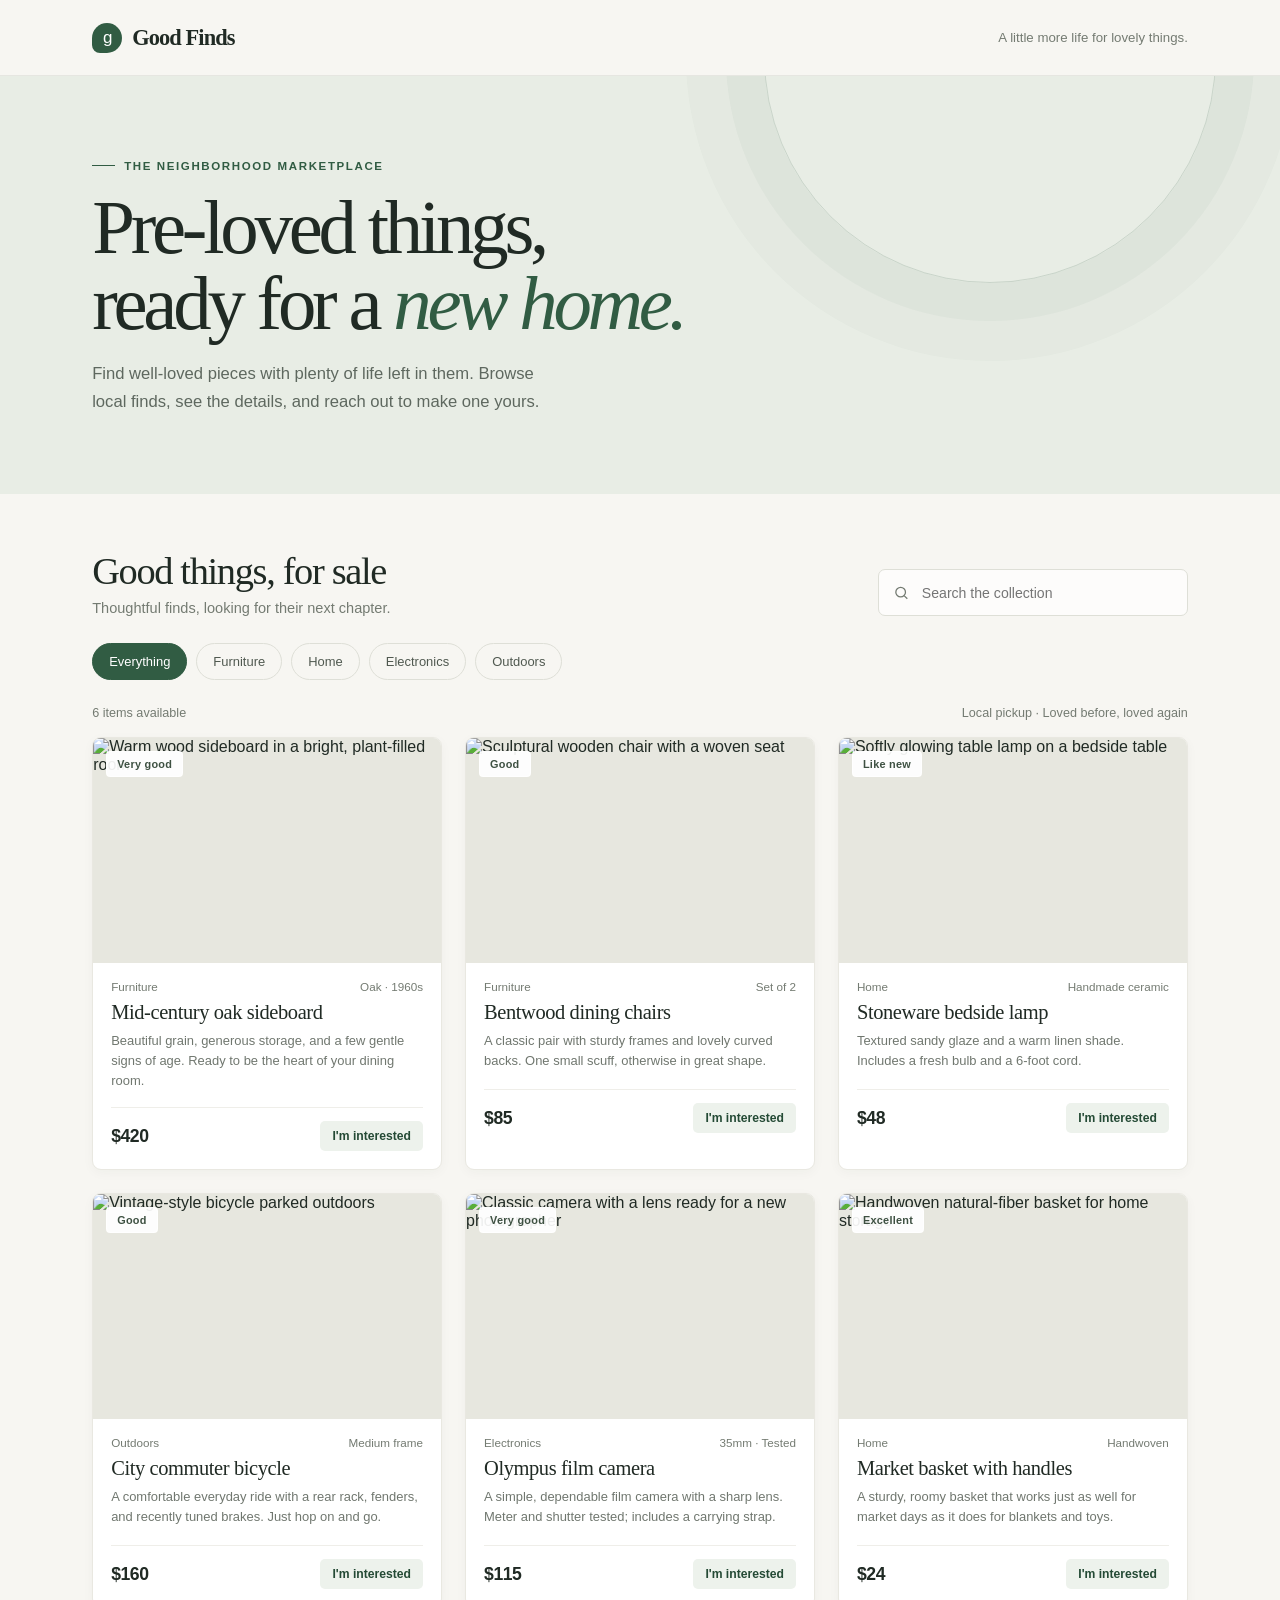
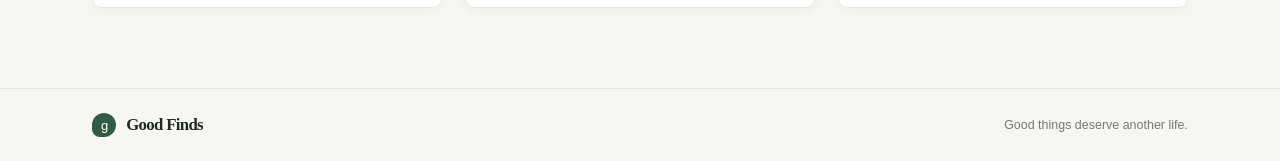
==== index.html @ 6cfa7132 "Add responsive used-item inventory page Co-authored-by: Valentinaeleven1 <141448044+Valentinaeleven1" ====
<!doctype html>
<html lang="en">
<head>
  <meta charset="utf-8">
  <meta name="viewport" content="width=device-width, initial-scale=1">
  <meta name="theme-color" content="#f7f6f2">
  <meta name="description" content="Browse thoughtfully listed secondhand furniture, home goods, and more for sale in your neighborhood.">
  <title>Good Finds — Pre-loved things, ready for a new home</title>
  <style>
    :root {
      color-scheme: light;
      --ink: #202a24;
      --muted: #747b72;
      --paper: #f7f6f2;
      --card: #fff;
      --green: #315c43;
      --green-dark: #244a35;
      --line: #e6e5de;
      --serif: Georgia, "Times New Roman", serif;
      font-family: "Avenir Next", Avenir, "Segoe UI", sans-serif;
    }

    * { box-sizing: border-box; }

    body {
      margin: 0;
      background: var(--paper);
      color: var(--ink);
      -webkit-font-smoothing: antialiased;
    }

    a { color: inherit; }

    .site-header {
      min-height: 76px;
      display: flex;
      align-items: center;
      justify-content: space-between;
      gap: 24px;
      padding: 0 7.2%;
      background: var(--paper);
      border-bottom: 1px solid rgba(32, 42, 36, .08);
    }

    .brand {
      display: inline-flex;
      align-items: center;
      gap: 10px;
      color: var(--ink);
      text-decoration: none;
      font-family: var(--serif);
      font-size: 1.4rem;
      font-weight: 700;
      letter-spacing: -.04em;
    }

    .brand-mark {
      width: 30px;
      height: 30px;
      display: grid;
      place-items: center;
      border-radius: 50% 50% 50% 8px;
      background: var(--green);
      color: white;
      font-family: sans-serif;
      font-size: 17px;
      font-weight: 400;
    }

    .header-note {
      color: var(--muted);
      font-size: .83rem;
    }

    .hero {
      position: relative;
      overflow: hidden;
      padding: 76px 7.2% 78px;
      background: #e8ede5;
    }

    .hero::after {
      content: "";
      position: absolute;
      width: 450px;
      height: 450px;
      right: 5%;
      top: -245px;
      border: 1px solid rgba(49, 92, 67, .17);
      border-radius: 50%;
      box-shadow: 0 0 0 38px rgba(49, 92, 67, .035), 0 0 0 78px rgba(49, 92, 67, .025);
      pointer-events: none;
    }

    .hero-content {
      position: relative;
      z-index: 1;
      max-width: 730px;
    }

    .eyebrow {
      display: inline-flex;
      align-items: center;
      gap: 9px;
      margin: 0 0 18px;
      color: var(--green);
      font-size: .72rem;
      font-weight: 700;
      letter-spacing: .14em;
      text-transform: uppercase;
    }

    .eyebrow::before {
      content: "";
      width: 23px;
      height: 1px;
      background: currentColor;
    }

    h1, h2, h3, p { margin-top: 0; }

    h1 {
      max-width: 690px;
      margin-bottom: 18px;
      font-family: var(--serif);
      font-size: clamp(2.8rem, 6vw, 5rem);
      font-weight: 400;
      letter-spacing: -.055em;
      line-height: .99;
    }

    h1 em {
      color: var(--green);
      font-weight: 400;
    }

    .hero-copy {
      max-width: 470px;
      margin-bottom: 0;
      color: #5e685f;
      font-size: 1.04rem;
      line-height: 1.7;
    }

    main {
      width: min(1320px, 100%);
      margin: 0 auto;
      padding: 55px 7.2% 80px;
    }

    .inventory-top {
      display: flex;
      align-items: end;
      justify-content: space-between;
      gap: 25px;
      margin-bottom: 27px;
    }

    .inventory-heading h2 {
      margin: 0 0 7px;
      font-family: var(--serif);
      font-size: clamp(1.8rem, 3vw, 2.45rem);
      font-weight: 400;
      letter-spacing: -.035em;
    }

    .inventory-heading p {
      margin: 0;
      color: var(--muted);
      font-size: .91rem;
    }

    .search-wrap {
      position: relative;
      width: min(310px, 100%);
      flex: 0 1 310px;
    }

    .search-wrap svg {
      position: absolute;
      top: 50%;
      left: 15px;
      width: 17px;
      height: 17px;
      transform: translateY(-50%);
      color: #737a71;
      pointer-events: none;
    }

    .search-wrap input {
      width: 100%;
      min-height: 47px;
      padding: 0 15px 0 43px;
      border: 1px solid #dedfd7;
      border-radius: 7px;
      outline: none;
      background: rgba(255, 255, 255, .72);
      color: var(--ink);
      font: inherit;
      font-size: .88rem;
      transition: border-color .2s, box-shadow .2s;
    }

    .search-wrap input:focus {
      border-color: var(--green);
      box-shadow: 0 0 0 3px rgba(49, 92, 67, .11);
    }

    .filters {
      display: flex;
      flex-wrap: wrap;
      gap: 9px;
      margin-bottom: 26px;
    }

    .filter-button {
      min-height: 37px;
      padding: 0 16px;
      border: 1px solid #dedfd7;
      border-radius: 999px;
      background: transparent;
      color: #505950;
      cursor: pointer;
      font: inherit;
      font-size: .81rem;
      transition: background .18s, color .18s, border-color .18s;
    }

    .filter-button:hover { border-color: var(--green); }

    .filter-button[aria-pressed="true"] {
      border-color: var(--green);
      background: var(--green);
      color: white;
    }

    .results-line {
      display: flex;
      justify-content: space-between;
      margin: 0 0 17px;
      color: var(--muted);
      font-size: .79rem;
    }

    .listing-grid {
      display: grid;
      grid-template-columns: repeat(3, minmax(0, 1fr));
      gap: 23px;
    }

    .listing-card {
      overflow: hidden;
      border: 1px solid #e9e8e1;
      border-radius: 9px;
      background: var(--card);
      box-shadow: 0 3px 12px rgba(37, 48, 39, .035);
      transition: transform .2s, box-shadow .2s;
    }

    .listing-card:hover {
      transform: translateY(-3px);
      box-shadow: 0 10px 24px rgba(37, 48, 39, .09);
    }

    .listing-image {
      position: relative;
      height: 225px;
      overflow: hidden;
      background: #e7e7df;
    }

    .listing-image img {
      display: block;
      width: 100%;
      height: 100%;
      object-fit: cover;
      transition: transform .35s;
    }

    .listing-card:hover .listing-image img { transform: scale(1.035); }

    .condition {
      position: absolute;
      top: 13px;
      left: 13px;
      padding: 6px 10px;
      border: 1px solid rgba(255, 255, 255, .72);
      border-radius: 4px;
      background: rgba(255, 255, 255, .92);
      color: #3e5142;
      font-size: .68rem;
      font-weight: 600;
      letter-spacing: .025em;
    }

    .listing-details { padding: 17px 18px 18px; }

    .listing-meta {
      display: flex;
      justify-content: space-between;
      gap: 10px;
      margin-bottom: 8px;
      color: var(--muted);
      font-size: .73rem;
    }

    .listing-card h3 {
      margin: 0 0 7px;
      font-family: var(--serif);
      font-size: 1.28rem;
      font-weight: 400;
      letter-spacing: -.02em;
    }

    .listing-description {
      min-height: 42px;
      margin-bottom: 16px;
      color: #70776f;
      font-size: .81rem;
      line-height: 1.55;
    }

    .listing-footer {
      display: flex;
      align-items: center;
      justify-content: space-between;
      gap: 10px;
      padding-top: 13px;
      border-top: 1px solid #efeee9;
    }

    .price {
      font-size: 1.1rem;
      font-weight: 700;
      letter-spacing: -.025em;
    }

    .contact-link {
      padding: 8px 12px;
      border-radius: 5px;
      background: #edf2ec;
      color: var(--green-dark);
      font-size: .76rem;
      font-weight: 650;
      text-decoration: none;
      transition: background .18s;
    }

    .contact-link:hover { background: #dce8db; }

    .empty-state {
      display: none;
      padding: 65px 20px;
      border: 1px dashed #d8d9d1;
      border-radius: 9px;
      color: var(--muted);
      text-align: center;
    }

    .empty-state strong {
      display: block;
      margin-bottom: 7px;
      color: var(--ink);
      font-family: var(--serif);
      font-size: 1.5rem;
      font-weight: 400;
    }

    footer {
      display: flex;
      align-items: center;
      justify-content: space-between;
      gap: 20px;
      padding: 24px 7.2%;
      border-top: 1px solid var(--line);
      color: var(--muted);
      font-size: .78rem;
    }

    footer .brand { font-size: 1.05rem; }
    footer .brand-mark { width: 24px; height: 24px; font-size: 13px; }

    @media (max-width: 900px) {
      .listing-grid { grid-template-columns: repeat(2, minmax(0, 1fr)); }
      .listing-image { height: 210px; }
    }

    @media (max-width: 620px) {
      .site-header { min-height: 66px; padding: 0 6%; }
      .header-note { display: none; }
      .hero { padding: 62px 6% 63px; }
      .hero::after { right: -270px; }
      main { padding: 42px 6% 60px; }
      .inventory-top { align-items: stretch; flex-direction: column; gap: 20px; }
      .search-wrap { width: 100%; flex-basis: auto; }
      .listing-grid { grid-template-columns: 1fr; gap: 16px; }
      .listing-image { height: 245px; }
      .listing-description { min-height: 0; }
      footer { padding: 20px 6%; }
    }

    @media (prefers-reduced-motion: reduce) {
      *, *::before, *::after {
        scroll-behavior: auto !important;
        transition-duration: .01ms !important;
        animation-duration: .01ms !important;
      }
    }
  </style>
</head>
<body>
  <header class="site-header">
    <a class="brand" href="#" aria-label="Good Finds home">
      <span class="brand-mark" aria-hidden="true">g</span>
      Good Finds
    </a>
    <span class="header-note">A little more life for lovely things.</span>
  </header>

  <section class="hero" aria-labelledby="hero-title">
    <div class="hero-content">
      <p class="eyebrow">The neighborhood marketplace</p>
      <h1 id="hero-title">Pre-loved things,<br>ready for a <em>new home.</em></h1>
      <p class="hero-copy">Find well-loved pieces with plenty of life left in them. Browse local finds, see the details, and reach out to make one yours.</p>
    </div>
  </section>

  <main>
    <section aria-labelledby="inventory-title">
      <div class="inventory-top">
        <div class="inventory-heading">
          <h2 id="inventory-title">Good things, for sale</h2>
          <p>Thoughtful finds, looking for their next chapter.</p>
        </div>
        <label class="search-wrap">
          <svg viewBox="0 0 24 24" fill="none" stroke="currentColor" stroke-width="1.8" aria-hidden="true"><circle cx="10.8" cy="10.8" r="6.8"></circle><path d="m16 16 4.2 4.2"></path></svg>
          <input id="search" type="search" placeholder="Search the collection" aria-label="Search items">
        </label>
      </div>

      <div class="filters" role="group" aria-label="Filter items by category">
        <button class="filter-button" type="button" data-category="all" aria-pressed="true">Everything</button>
        <button class="filter-button" type="button" data-category="Furniture" aria-pressed="false">Furniture</button>
        <button class="filter-button" type="button" data-category="Home" aria-pressed="false">Home</button>
        <button class="filter-button" type="button" data-category="Electronics" aria-pressed="false">Electronics</button>
        <button class="filter-button" type="button" data-category="Outdoors" aria-pressed="false">Outdoors</button>
      </div>

      <p class="results-line"><span id="result-count" aria-live="polite"></span><span>Local pickup · Loved before, loved again</span></p>
      <div class="listing-grid" id="listing-grid">
        <article class="listing-card" data-category="Furniture" data-search="mid-century oak sideboard credenza storage furniture">
          <div class="listing-image">
            <img src="https://images.unsplash.com/photo-1499933374294-4584851497cc?auto=format&amp;fit=crop&amp;w=900&amp;q=85" alt="Warm wood sideboard in a bright, plant-filled room" loading="lazy">
            <span class="condition">Very good</span>
          </div>
          <div class="listing-details">
            <div class="listing-meta"><span>Furniture</span><span>Oak · 1960s</span></div>
            <h3>Mid-century oak sideboard</h3>
            <p class="listing-description">Beautiful grain, generous storage, and a few gentle signs of age. Ready to be the heart of your dining room.</p>
            <div class="listing-footer"><span class="price">$420</span><a class="contact-link" href="mailto:hello@goodfinds.example?subject=Mid-century%20oak%20sideboard">I'm interested</a></div>
          </div>
        </article>

        <article class="listing-card" data-category="Furniture" data-search="bentwood dining chairs chairs furniture set">
          <div class="listing-image">
            <img src="https://images.unsplash.com/photo-1503602642458-232111445657?auto=format&amp;fit=crop&amp;w=900&amp;q=85" alt="Sculptural wooden chair with a woven seat" loading="lazy">
            <span class="condition">Good</span>
          </div>
          <div class="listing-details">
            <div class="listing-meta"><span>Furniture</span><span>Set of 2</span></div>
            <h3>Bentwood dining chairs</h3>
            <p class="listing-description">A classic pair with sturdy frames and lovely curved backs. One small scuff, otherwise in great shape.</p>
            <div class="listing-footer"><span class="price">$85</span><a class="contact-link" href="mailto:hello@goodfinds.example?subject=Bentwood%20dining%20chairs">I'm interested</a></div>
          </div>
        </article>

        <article class="listing-card" data-category="Home" data-search="ceramic table lamp lighting home decor">
          <div class="listing-image">
            <img src="https://images.unsplash.com/photo-1507473885765-e6ed057f782c?auto=format&amp;fit=crop&amp;w=900&amp;q=85" alt="Softly glowing table lamp on a bedside table" loading="lazy">
            <span class="condition">Like new</span>
          </div>
          <div class="listing-details">
            <div class="listing-meta"><span>Home</span><span>Handmade ceramic</span></div>
            <h3>Stoneware bedside lamp</h3>
            <p class="listing-description">Textured sandy glaze and a warm linen shade. Includes a fresh bulb and a 6-foot cord.</p>
            <div class="listing-footer"><span class="price">$48</span><a class="contact-link" href="mailto:hello@goodfinds.example?subject=Stoneware%20bedside%20lamp">I'm interested</a></div>
          </div>
        </article>

        <article class="listing-card" data-category="Outdoors" data-search="commuter bicycle bike outdoors city">
          <div class="listing-image">
            <img src="https://images.unsplash.com/photo-1485965120184-e220f721d03e?auto=format&amp;fit=crop&amp;w=900&amp;q=85" alt="Vintage-style bicycle parked outdoors" loading="lazy">
            <span class="condition">Good</span>
          </div>
          <div class="listing-details">
            <div class="listing-meta"><span>Outdoors</span><span>Medium frame</span></div>
            <h3>City commuter bicycle</h3>
            <p class="listing-description">A comfortable everyday ride with a rear rack, fenders, and recently tuned brakes. Just hop on and go.</p>
            <div class="listing-footer"><span class="price">$160</span><a class="contact-link" href="mailto:hello@goodfinds.example?subject=City%20commuter%20bicycle">I'm interested</a></div>
          </div>
        </article>

        <article class="listing-card" data-category="Electronics" data-search="film camera analog photography electronics">
          <div class="listing-image">
            <img src="https://images.unsplash.com/photo-1516035069371-29a1b244cc32?auto=format&amp;fit=crop&amp;w=900&amp;q=85" alt="Classic camera with a lens ready for a new photographer" loading="lazy">
            <span class="condition">Very good</span>
          </div>
          <div class="listing-details">
            <div class="listing-meta"><span>Electronics</span><span>35mm · Tested</span></div>
            <h3>Olympus film camera</h3>
            <p class="listing-description">A simple, dependable film camera with a sharp lens. Meter and shutter tested; includes a carrying strap.</p>
            <div class="listing-footer"><span class="price">$115</span><a class="contact-link" href="mailto:hello@goodfinds.example?subject=Olympus%20film%20camera">I'm interested</a></div>
          </div>
        </article>

        <article class="listing-card" data-category="Home" data-search="woven basket storage home handmade seagrass">
          <div class="listing-image">
            <img src="https://images.unsplash.com/photo-1593085260707-5377ba37f868?auto=format&amp;fit=crop&amp;w=900&amp;q=85" alt="Handwoven natural-fiber basket for home storage" loading="lazy">
            <span class="condition">Excellent</span>
          </div>
          <div class="listing-details">
            <div class="listing-meta"><span>Home</span><span>Handwoven</span></div>
            <h3>Market basket with handles</h3>
            <p class="listing-description">A sturdy, roomy basket that works just as well for market days as it does for blankets and toys.</p>
            <div class="listing-footer"><span class="price">$24</span><a class="contact-link" href="mailto:hello@goodfinds.example?subject=Market%20basket">I'm interested</a></div>
          </div>
        </article>
      </div>
      <div class="empty-state" id="empty-state">
        <strong>No finds this time</strong>
        Try another search or choose a different category.
      </div>
    </section>
  </main>

  <footer>
    <a class="brand" href="#" aria-label="Good Finds home"><span class="brand-mark" aria-hidden="true">g</span>Good Finds</a>
    <span>Good things deserve another life.</span>
  </footer>

  <script>
    const searchInput = document.querySelector("#search");
    const filterButtons = [...document.querySelectorAll(".filter-button")];
    const cards = [...document.querySelectorAll(".listing-card")];
    const resultCount = document.querySelector("#result-count");
    const emptyState = document.querySelector("#empty-state");
    let activeCategory = "all";

    function updateListings() {
      const query = searchInput.value.trim().toLowerCase();
      let visibleCount = 0;

      for (const card of cards) {
        const matchesCategory = activeCategory === "all" || card.dataset.category === activeCategory;
        const matchesSearch = `${card.dataset.search} ${card.textContent}`.toLowerCase().includes(query);
        const isVisible = matchesCategory && matchesSearch;
        card.hidden = !isVisible;
        if (isVisible) visibleCount += 1;
      }

      resultCount.textContent = `${visibleCount} ${visibleCount === 1 ? "item" : "items"} available`;
      emptyState.style.display = visibleCount === 0 ? "block" : "none";
    }

    filterButtons.forEach((button) => {
      button.addEventListener("click", () => {
        activeCategory = button.dataset.category;
        filterButtons.forEach((filter) => {
          filter.setAttribute("aria-pressed", String(filter === button));
        });
        updateListings();
      });
    });

    searchInput.addEventListener("input", updateListings);
    updateListings();
  </script>
</body>
</html>
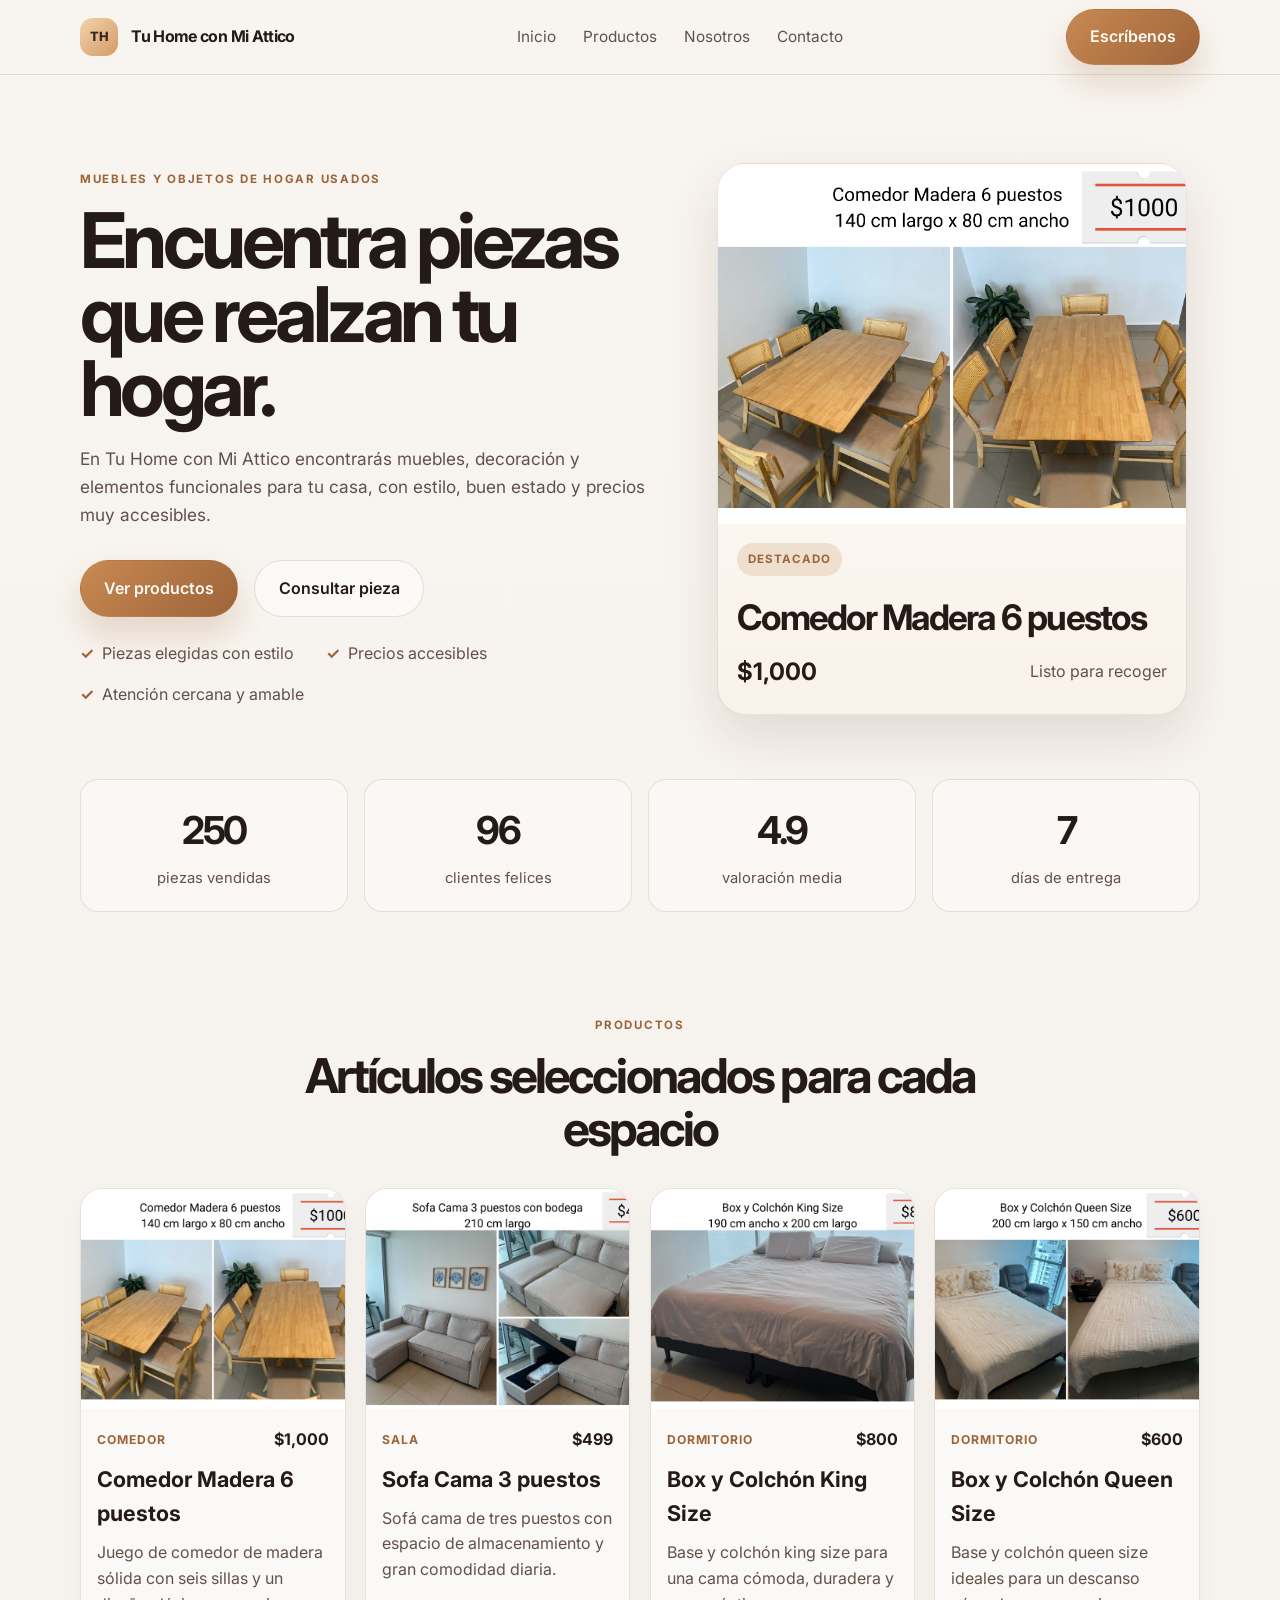
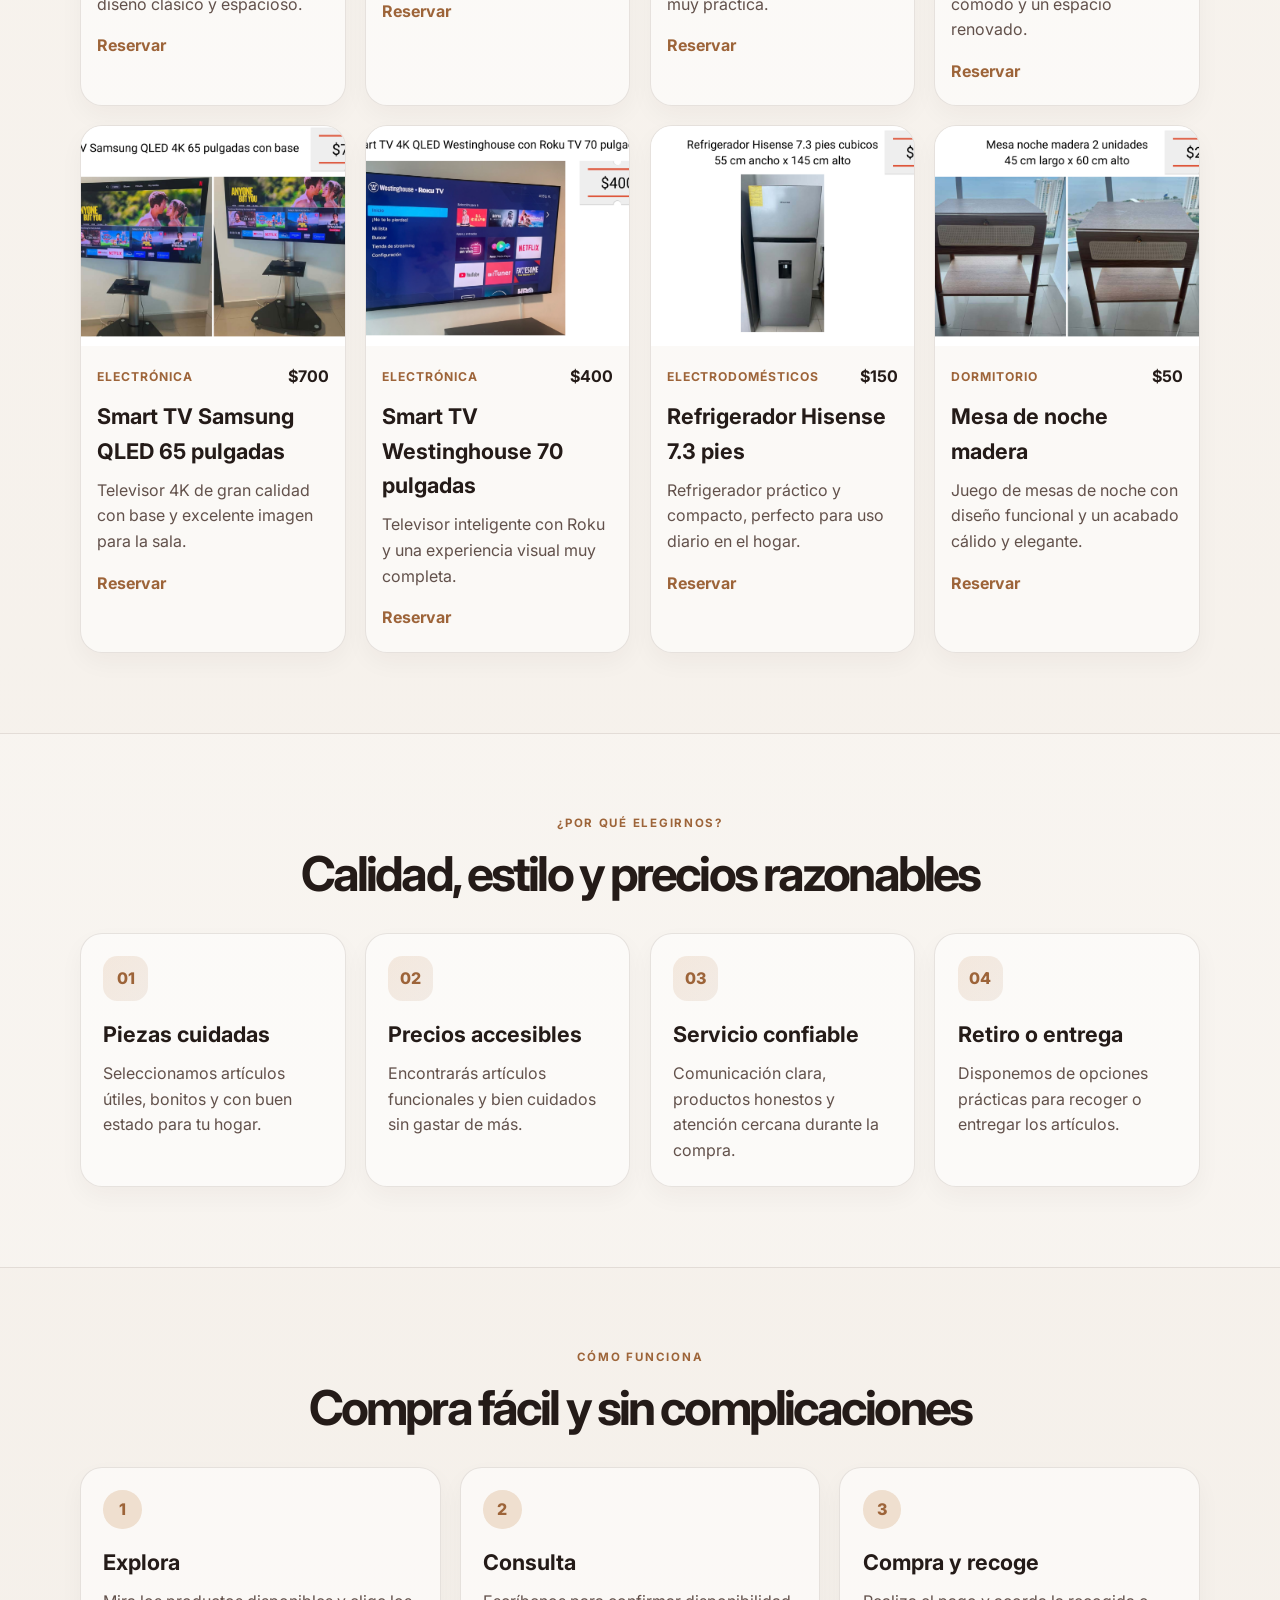
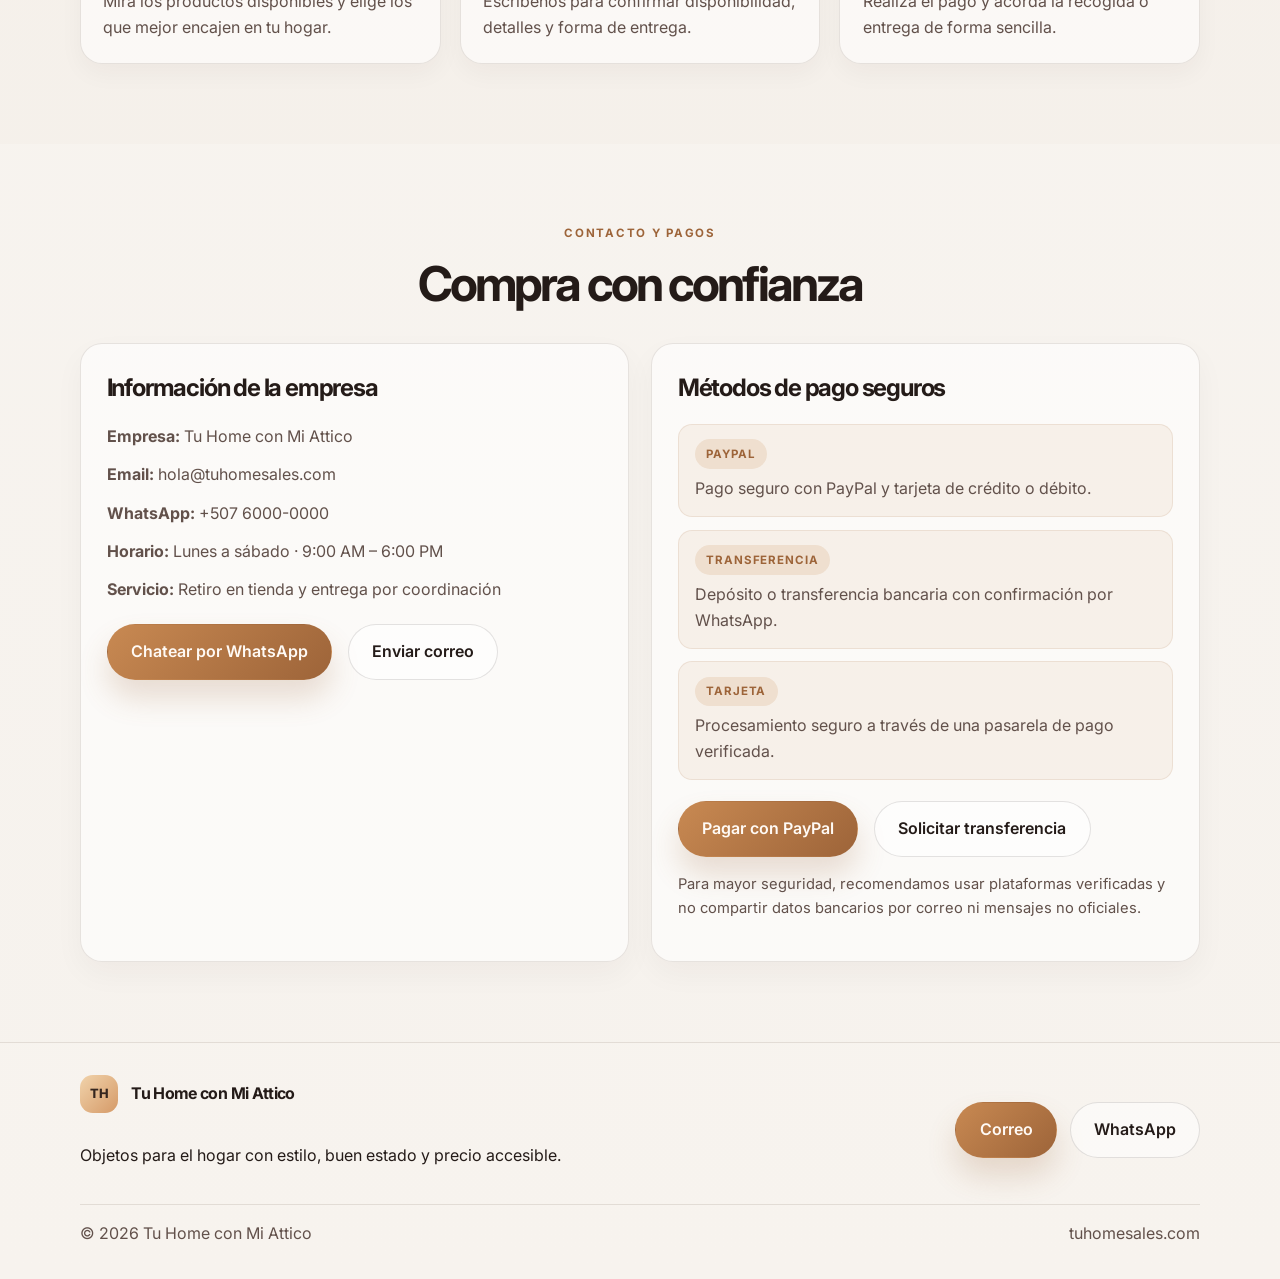
==== commit 84117fe6: "Initial storefront commit" ====
--- a/index.html
+++ b/index.html
@@ -1,579 +1,346 @@
-<!doctype html>
-<html lang="en">
-<head>
-  <meta charset="utf-8">
-  <meta name="viewport" content="width=device-width, initial-scale=1">
-  <meta name="theme-color" content="#f7f6f2">
-  <meta name="description" content="Browse thoughtfully listed secondhand furniture, home goods, and more for sale in your neighborhood.">
-  <title>Good Finds — Pre-loved things, ready for a new home</title>
-  <style>
-    :root {
-      color-scheme: light;
-      --ink: #202a24;
-      --muted: #747b72;
-      --paper: #f7f6f2;
-      --card: #fff;
-      --green: #315c43;
-      --green-dark: #244a35;
-      --line: #e6e5de;
-      --serif: Georgia, "Times New Roman", serif;
-      font-family: "Avenir Next", Avenir, "Segoe UI", sans-serif;
-    }
-
-    * { box-sizing: border-box; }
-
-    body {
-      margin: 0;
-      background: var(--paper);
-      color: var(--ink);
-      -webkit-font-smoothing: antialiased;
-    }
-
-    a { color: inherit; }
-
-    .site-header {
-      min-height: 76px;
-      display: flex;
-      align-items: center;
-      justify-content: space-between;
-      gap: 24px;
-      padding: 0 7.2%;
-      background: var(--paper);
-      border-bottom: 1px solid rgba(32, 42, 36, .08);
-    }
-
-    .brand {
-      display: inline-flex;
-      align-items: center;
-      gap: 10px;
-      color: var(--ink);
-      text-decoration: none;
-      font-family: var(--serif);
-      font-size: 1.4rem;
-      font-weight: 700;
-      letter-spacing: -.04em;
-    }
-
-    .brand-mark {
-      width: 30px;
-      height: 30px;
-      display: grid;
-      place-items: center;
-      border-radius: 50% 50% 50% 8px;
-      background: var(--green);
-      color: white;
-      font-family: sans-serif;
-      font-size: 17px;
-      font-weight: 400;
-    }
-
-    .header-note {
-      color: var(--muted);
-      font-size: .83rem;
-    }
-
-    .hero {
-      position: relative;
-      overflow: hidden;
-      padding: 76px 7.2% 78px;
-      background: #e8ede5;
-    }
-
-    .hero::after {
-      content: "";
-      position: absolute;
-      width: 450px;
-      height: 450px;
-      right: 5%;
-      top: -245px;
-      border: 1px solid rgba(49, 92, 67, .17);
-      border-radius: 50%;
-      box-shadow: 0 0 0 38px rgba(49, 92, 67, .035), 0 0 0 78px rgba(49, 92, 67, .025);
-      pointer-events: none;
-    }
-
-    .hero-content {
-      position: relative;
-      z-index: 1;
-      max-width: 730px;
-    }
-
-    .eyebrow {
-      display: inline-flex;
-      align-items: center;
-      gap: 9px;
-      margin: 0 0 18px;
-      color: var(--green);
-      font-size: .72rem;
-      font-weight: 700;
-      letter-spacing: .14em;
-      text-transform: uppercase;
-    }
-
-    .eyebrow::before {
-      content: "";
-      width: 23px;
-      height: 1px;
-      background: currentColor;
-    }
-
-    h1, h2, h3, p { margin-top: 0; }
-
-    h1 {
-      max-width: 690px;
-      margin-bottom: 18px;
-      font-family: var(--serif);
-      font-size: clamp(2.8rem, 6vw, 5rem);
-      font-weight: 400;
-      letter-spacing: -.055em;
-      line-height: .99;
-    }
-
-    h1 em {
-      color: var(--green);
-      font-weight: 400;
-    }
-
-    .hero-copy {
-      max-width: 470px;
-      margin-bottom: 0;
-      color: #5e685f;
-      font-size: 1.04rem;
-      line-height: 1.7;
-    }
-
-    main {
-      width: min(1320px, 100%);
-      margin: 0 auto;
-      padding: 55px 7.2% 80px;
-    }
-
-    .inventory-top {
-      display: flex;
-      align-items: end;
-      justify-content: space-between;
-      gap: 25px;
-      margin-bottom: 27px;
-    }
-
-    .inventory-heading h2 {
-      margin: 0 0 7px;
-      font-family: var(--serif);
-      font-size: clamp(1.8rem, 3vw, 2.45rem);
-      font-weight: 400;
-      letter-spacing: -.035em;
-    }
-
-    .inventory-heading p {
-      margin: 0;
-      color: var(--muted);
-      font-size: .91rem;
-    }
-
-    .search-wrap {
-      position: relative;
-      width: min(310px, 100%);
-      flex: 0 1 310px;
-    }
-
-    .search-wrap svg {
-      position: absolute;
-      top: 50%;
-      left: 15px;
-      width: 17px;
-      height: 17px;
-      transform: translateY(-50%);
-      color: #737a71;
-      pointer-events: none;
-    }
-
-    .search-wrap input {
-      width: 100%;
-      min-height: 47px;
-      padding: 0 15px 0 43px;
-      border: 1px solid #dedfd7;
-      border-radius: 7px;
-      outline: none;
-      background: rgba(255, 255, 255, .72);
-      color: var(--ink);
-      font: inherit;
-      font-size: .88rem;
-      transition: border-color .2s, box-shadow .2s;
-    }
-
-    .search-wrap input:focus {
-      border-color: var(--green);
-      box-shadow: 0 0 0 3px rgba(49, 92, 67, .11);
-    }
-
-    .filters {
-      display: flex;
-      flex-wrap: wrap;
-      gap: 9px;
-      margin-bottom: 26px;
-    }
-
-    .filter-button {
-      min-height: 37px;
-      padding: 0 16px;
-      border: 1px solid #dedfd7;
-      border-radius: 999px;
-      background: transparent;
-      color: #505950;
-      cursor: pointer;
-      font: inherit;
-      font-size: .81rem;
-      transition: background .18s, color .18s, border-color .18s;
-    }
-
-    .filter-button:hover { border-color: var(--green); }
-
-    .filter-button[aria-pressed="true"] {
-      border-color: var(--green);
-      background: var(--green);
-      color: white;
-    }
-
-    .results-line {
-      display: flex;
-      justify-content: space-between;
-      margin: 0 0 17px;
-      color: var(--muted);
-      font-size: .79rem;
-    }
-
-    .listing-grid {
-      display: grid;
-      grid-template-columns: repeat(3, minmax(0, 1fr));
-      gap: 23px;
-    }
-
-    .listing-card {
-      overflow: hidden;
-      border: 1px solid #e9e8e1;
-      border-radius: 9px;
-      background: var(--card);
-      box-shadow: 0 3px 12px rgba(37, 48, 39, .035);
-      transition: transform .2s, box-shadow .2s;
-    }
-
-    .listing-card:hover {
-      transform: translateY(-3px);
-      box-shadow: 0 10px 24px rgba(37, 48, 39, .09);
-    }
-
-    .listing-image {
-      position: relative;
-      height: 225px;
-      overflow: hidden;
-      background: #e7e7df;
-    }
-
-    .listing-image img {
-      display: block;
-      width: 100%;
-      height: 100%;
-      object-fit: cover;
-      transition: transform .35s;
-    }
-
-    .listing-card:hover .listing-image img { transform: scale(1.035); }
-
-    .condition {
-      position: absolute;
-      top: 13px;
-      left: 13px;
-      padding: 6px 10px;
-      border: 1px solid rgba(255, 255, 255, .72);
-      border-radius: 4px;
-      background: rgba(255, 255, 255, .92);
-      color: #3e5142;
-      font-size: .68rem;
-      font-weight: 600;
-      letter-spacing: .025em;
-    }
-
-    .listing-details { padding: 17px 18px 18px; }
-
-    .listing-meta {
-      display: flex;
-      justify-content: space-between;
-      gap: 10px;
-      margin-bottom: 8px;
-      color: var(--muted);
-      font-size: .73rem;
-    }
-
-    .listing-card h3 {
-      margin: 0 0 7px;
-      font-family: var(--serif);
-      font-size: 1.28rem;
-      font-weight: 400;
-      letter-spacing: -.02em;
-    }
-
-    .listing-description {
-      min-height: 42px;
-      margin-bottom: 16px;
-      color: #70776f;
-      font-size: .81rem;
-      line-height: 1.55;
-    }
-
-    .listing-footer {
-      display: flex;
-      align-items: center;
-      justify-content: space-between;
-      gap: 10px;
-      padding-top: 13px;
-      border-top: 1px solid #efeee9;
-    }
-
-    .price {
-      font-size: 1.1rem;
-      font-weight: 700;
-      letter-spacing: -.025em;
-    }
-
-    .contact-link {
-      padding: 8px 12px;
-      border-radius: 5px;
-      background: #edf2ec;
-      color: var(--green-dark);
-      font-size: .76rem;
-      font-weight: 650;
-      text-decoration: none;
-      transition: background .18s;
-    }
-
-    .contact-link:hover { background: #dce8db; }
-
-    .empty-state {
-      display: none;
-      padding: 65px 20px;
-      border: 1px dashed #d8d9d1;
-      border-radius: 9px;
-      color: var(--muted);
-      text-align: center;
-    }
-
-    .empty-state strong {
-      display: block;
-      margin-bottom: 7px;
-      color: var(--ink);
-      font-family: var(--serif);
-      font-size: 1.5rem;
-      font-weight: 400;
-    }
-
-    footer {
-      display: flex;
-      align-items: center;
-      justify-content: space-between;
-      gap: 20px;
-      padding: 24px 7.2%;
-      border-top: 1px solid var(--line);
-      color: var(--muted);
-      font-size: .78rem;
-    }
-
-    footer .brand { font-size: 1.05rem; }
-    footer .brand-mark { width: 24px; height: 24px; font-size: 13px; }
-
-    @media (max-width: 900px) {
-      .listing-grid { grid-template-columns: repeat(2, minmax(0, 1fr)); }
-      .listing-image { height: 210px; }
-    }
-
-    @media (max-width: 620px) {
-      .site-header { min-height: 66px; padding: 0 6%; }
-      .header-note { display: none; }
-      .hero { padding: 62px 6% 63px; }
-      .hero::after { right: -270px; }
-      main { padding: 42px 6% 60px; }
-      .inventory-top { align-items: stretch; flex-direction: column; gap: 20px; }
-      .search-wrap { width: 100%; flex-basis: auto; }
-      .listing-grid { grid-template-columns: 1fr; gap: 16px; }
-      .listing-image { height: 245px; }
-      .listing-description { min-height: 0; }
-      footer { padding: 20px 6%; }
-    }
-
-    @media (prefers-reduced-motion: reduce) {
-      *, *::before, *::after {
-        scroll-behavior: auto !important;
-        transition-duration: .01ms !important;
-        animation-duration: .01ms !important;
-      }
-    }
-  </style>
-</head>
-<body>
-  <header class="site-header">
-    <a class="brand" href="#" aria-label="Good Finds home">
-      <span class="brand-mark" aria-hidden="true">g</span>
-      Good Finds
-    </a>
-    <span class="header-note">A little more life for lovely things.</span>
-  </header>
-
-  <section class="hero" aria-labelledby="hero-title">
-    <div class="hero-content">
-      <p class="eyebrow">The neighborhood marketplace</p>
-      <h1 id="hero-title">Pre-loved things,<br>ready for a <em>new home.</em></h1>
-      <p class="hero-copy">Find well-loved pieces with plenty of life left in them. Browse local finds, see the details, and reach out to make one yours.</p>
-    </div>
-  </section>
-
-  <main>
-    <section aria-labelledby="inventory-title">
-      <div class="inventory-top">
-        <div class="inventory-heading">
-          <h2 id="inventory-title">Good things, for sale</h2>
-          <p>Thoughtful finds, looking for their next chapter.</p>
-        </div>
-        <label class="search-wrap">
-          <svg viewBox="0 0 24 24" fill="none" stroke="currentColor" stroke-width="1.8" aria-hidden="true"><circle cx="10.8" cy="10.8" r="6.8"></circle><path d="m16 16 4.2 4.2"></path></svg>
-          <input id="search" type="search" placeholder="Search the collection" aria-label="Search items">
-        </label>
+<!DOCTYPE html>
+<html lang="es">
+  <head>
+    <meta charset="UTF-8" />
+    <meta name="viewport" content="width=device-width, initial-scale=1.0" />
+    <meta
+      name="description"
+      content="Tu Home con Mi Attico ofrece muebles y objetos de hogar usados con estilo, calidad y precios muy accesibles."
+    />
+    <title>Tu Home con Mi Attico | Muebles y objetos usados</title>
+    <link rel="preconnect" href="https://fonts.googleapis.com" />
+    <link rel="preconnect" href="https://fonts.gstatic.com" crossorigin />
+    <link
+      href="https://fonts.googleapis.com/css2?family=Inter:wght@400;500;600;700;800&display=swap"
+      rel="stylesheet"
+    />
+    <link rel="stylesheet" href="styles.css" />
+  </head>
+  <body>
+    <header class="site-header">
+      <div class="container nav">
+        <div class="brand" aria-label="Tu Home con Mi Attico">
+          <span class="brand-mark">TH</span>
+          <span>Tu Home con Mi Attico</span>
+        </div>
+        <nav class="nav-links" aria-label="Navegación principal">
+          <a href="#home">Inicio</a>
+          <a href="#shop">Productos</a>
+          <a href="#why-us">Nosotros</a>
+          <a href="#contact">Contacto</a>
+        </nav>
+        <a class="button button-primary" href="#contact">Escríbenos</a>
       </div>
-
-      <div class="filters" role="group" aria-label="Filter items by category">
-        <button class="filter-button" type="button" data-category="all" aria-pressed="true">Everything</button>
-        <button class="filter-button" type="button" data-category="Furniture" aria-pressed="false">Furniture</button>
-        <button class="filter-button" type="button" data-category="Home" aria-pressed="false">Home</button>
-        <button class="filter-button" type="button" data-category="Electronics" aria-pressed="false">Electronics</button>
-        <button class="filter-button" type="button" data-category="Outdoors" aria-pressed="false">Outdoors</button>
+    </header>
+
+    <main id="home">
+      <section class="hero">
+        <div class="container hero-content">
+          <div class="hero-copy">
+            <p class="eyebrow">Muebles y objetos de hogar usados</p>
+            <h1>Encuentra piezas que realzan tu hogar.</h1>
+            <p class="lead">
+              En Tu Home con Mi Attico encontrarás muebles, decoración y elementos funcionales para tu casa,
+              con estilo, buen estado y precios muy accesibles.
+            </p>
+            <div class="cta-row">
+              <a class="button button-primary" href="#shop">Ver productos</a>
+              <a class="button button-secondary" href="#contact">Consultar pieza</a>
+            </div>
+            <ul class="hero-points">
+              <li>Piezas elegidas con estilo</li>
+              <li>Precios accesibles</li>
+              <li>Atención cercana y amable</li>
+            </ul>
+          </div>
+
+          <div class="hero-visual" aria-label="Vista previa del catálogo">
+            <div class="showcase-card">
+              <div class="showcase-image" style="background-image: url('assets/product-comedor.png');"></div>
+              <div class="showcase-info">
+                <span class="pill">Destacado</span>
+                <h2>Comedor Madera 6 puestos</h2>
+                <div class="price-row">
+                  <strong>$1,000</strong>
+                  <span>Listo para recoger</span>
+                </div>
+              </div>
+            </div>
+          </div>
+        </div>
+      </section>
+
+      <section class="stats">
+        <div class="container stats-grid">
+          <div class="stat-item">
+            <strong data-count="250">0</strong>
+            <span>piezas vendidas</span>
+          </div>
+          <div class="stat-item">
+            <strong data-count="96">0</strong>
+            <span>clientes felices</span>
+          </div>
+          <div class="stat-item">
+            <strong data-count="4.9">0</strong>
+            <span>valoración media</span>
+          </div>
+          <div class="stat-item">
+            <strong data-count="7">0</strong>
+            <span>días de entrega</span>
+          </div>
+        </div>
+      </section>
+
+      <section id="shop" class="section">
+        <div class="container">
+          <div class="section-heading">
+            <p class="eyebrow">Productos</p>
+            <h2>Artículos seleccionados para cada espacio</h2>
+          </div>
+
+          <div class="product-grid">
+            <article class="product-card">
+              <div class="product-image" style="background-image: url('assets/product-comedor.png');"></div>
+              <div class="product-content">
+                <div class="product-topline">
+                  <span class="category">Comedor</span>
+                  <span class="price">$1,000</span>
+                </div>
+                <h3>Comedor Madera 6 puestos</h3>
+                <p>Juego de comedor de madera sólida con seis sillas y un diseño clásico y espacioso.</p>
+                <a href="#contact" class="small-button">Reservar</a>
+              </div>
+            </article>
+
+            <article class="product-card">
+              <div class="product-image" style="background-image: url('assets/product-sofa.png');"></div>
+              <div class="product-content">
+                <div class="product-topline">
+                  <span class="category">Sala</span>
+                  <span class="price">$499</span>
+                </div>
+                <h3>Sofa Cama 3 puestos</h3>
+                <p>Sofá cama de tres puestos con espacio de almacenamiento y gran comodidad diaria.</p>
+                <a href="#contact" class="small-button">Reservar</a>
+              </div>
+            </article>
+
+            <article class="product-card">
+              <div class="product-image" style="background-image: url('assets/product-king.png');"></div>
+              <div class="product-content">
+                <div class="product-topline">
+                  <span class="category">Dormitorio</span>
+                  <span class="price">$800</span>
+                </div>
+                <h3>Box y Colchón King Size</h3>
+                <p>Base y colchón king size para una cama cómoda, duradera y muy práctica.</p>
+                <a href="#contact" class="small-button">Reservar</a>
+              </div>
+            </article>
+
+            <article class="product-card">
+              <div class="product-image" style="background-image: url('assets/product-queen.png');"></div>
+              <div class="product-content">
+                <div class="product-topline">
+                  <span class="category">Dormitorio</span>
+                  <span class="price">$600</span>
+                </div>
+                <h3>Box y Colchón Queen Size</h3>
+                <p>Base y colchón queen size ideales para un descanso cómodo y un espacio renovado.</p>
+                <a href="#contact" class="small-button">Reservar</a>
+              </div>
+            </article>
+
+            <article class="product-card">
+              <div class="product-image" style="background-image: url('assets/product-tv-samsung.png');"></div>
+              <div class="product-content">
+                <div class="product-topline">
+                  <span class="category">Electrónica</span>
+                  <span class="price">$700</span>
+                </div>
+                <h3>Smart TV Samsung QLED 65 pulgadas</h3>
+                <p>Televisor 4K de gran calidad con base y excelente imagen para la sala.</p>
+                <a href="#contact" class="small-button">Reservar</a>
+              </div>
+            </article>
+
+            <article class="product-card">
+              <div class="product-image" style="background-image: url('assets/product-tv-westinghouse.png');"></div>
+              <div class="product-content">
+                <div class="product-topline">
+                  <span class="category">Electrónica</span>
+                  <span class="price">$400</span>
+                </div>
+                <h3>Smart TV Westinghouse 70 pulgadas</h3>
+                <p>Televisor inteligente con Roku y una experiencia visual muy completa.</p>
+                <a href="#contact" class="small-button">Reservar</a>
+              </div>
+            </article>
+
+            <article class="product-card">
+              <div class="product-image" style="background-image: url('assets/product-refrigerator.png');"></div>
+              <div class="product-content">
+                <div class="product-topline">
+                  <span class="category">Electrodomésticos</span>
+                  <span class="price">$150</span>
+                </div>
+                <h3>Refrigerador Hisense 7.3 pies</h3>
+                <p>Refrigerador práctico y compacto, perfecto para uso diario en el hogar.</p>
+                <a href="#contact" class="small-button">Reservar</a>
+              </div>
+            </article>
+
+            <article class="product-card">
+              <div class="product-image" style="background-image: url('assets/product-nightstand.png');"></div>
+              <div class="product-content">
+                <div class="product-topline">
+                  <span class="category">Dormitorio</span>
+                  <span class="price">$50</span>
+                </div>
+                <h3>Mesa de noche madera</h3>
+                <p>Juego de mesas de noche con diseño funcional y un acabado cálido y elegante.</p>
+                <a href="#contact" class="small-button">Reservar</a>
+              </div>
+            </article>
+          </div>
+        </div>
+      </section>
+
+      <section id="why-us" class="section section-alt">
+        <div class="container">
+          <div class="section-heading">
+            <p class="eyebrow">¿Por qué elegirnos?</p>
+            <h2>Calidad, estilo y precios razonables</h2>
+          </div>
+
+          <div class="feature-grid">
+            <div class="feature-card">
+              <div class="icon">01</div>
+              <h3>Piezas cuidadas</h3>
+              <p>Seleccionamos artículos útiles, bonitos y con buen estado para tu hogar.</p>
+            </div>
+            <div class="feature-card">
+              <div class="icon">02</div>
+              <h3>Precios accesibles</h3>
+              <p>Encontrarás artículos funcionales y bien cuidados sin gastar de más.</p>
+            </div>
+            <div class="feature-card">
+              <div class="icon">03</div>
+              <h3>Servicio confiable</h3>
+              <p>Comunicación clara, productos honestos y atención cercana durante la compra.</p>
+            </div>
+            <div class="feature-card">
+              <div class="icon">04</div>
+              <h3>Retiro o entrega</h3>
+              <p>Disponemos de opciones prácticas para recoger o entregar los artículos.</p>
+            </div>
+          </div>
+        </div>
+      </section>
+
+      <section class="section how-it-works">
+        <div class="container">
+          <div class="section-heading">
+            <p class="eyebrow">Cómo funciona</p>
+            <h2>Compra fácil y sin complicaciones</h2>
+          </div>
+
+          <div class="steps-grid">
+            <div class="step-card">
+              <span>1</span>
+              <h3>Explora</h3>
+              <p>Mira los productos disponibles y elige los que mejor encajen en tu hogar.</p>
+            </div>
+            <div class="step-card">
+              <span>2</span>
+              <h3>Consulta</h3>
+              <p>Escríbenos para confirmar disponibilidad, detalles y forma de entrega.</p>
+            </div>
+            <div class="step-card">
+              <span>3</span>
+              <h3>Compra y recoge</h3>
+              <p>Realiza el pago y acorda la recogida o entrega de forma sencilla.</p>
+            </div>
+          </div>
+        </div>
+      </section>
+
+      <section id="contact" class="section contact-section">
+        <div class="container">
+          <div class="section-heading">
+            <p class="eyebrow">Contacto y pagos</p>
+            <h2>Compra con confianza</h2>
+          </div>
+
+          <div class="contact-grid">
+            <div class="contact-card">
+              <h3>Información de la empresa</h3>
+              <ul class="company-list">
+                <li><strong>Empresa:</strong> Tu Home con Mi Attico</li>
+                <li><strong>Email:</strong> hola@tuhomesales.com</li>
+                <li><strong>WhatsApp:</strong> +507 6000-0000</li>
+                <li><strong>Horario:</strong> Lunes a sábado · 9:00 AM – 6:00 PM</li>
+                <li><strong>Servicio:</strong> Retiro en tienda y entrega por coordinación</li>
+              </ul>
+
+              <div class="cta-row contact-row">
+                <a class="button button-primary" href="https://wa.me/50760000000" target="_blank" rel="noreferrer">Chatear por WhatsApp</a>
+                <a class="button button-secondary" href="mailto:hola@tuhomesales.com?subject=Consulta%20de%20pedido">Enviar correo</a>
+              </div>
+            </div>
+
+            <div class="contact-card">
+              <h3>Métodos de pago seguros</h3>
+              <div class="payment-list">
+                <div class="payment-item">
+                  <span class="payment-badge">PayPal</span>
+                  <p>Pago seguro con PayPal y tarjeta de crédito o débito.</p>
+                </div>
+                <div class="payment-item">
+                  <span class="payment-badge">Transferencia</span>
+                  <p>Depósito o transferencia bancaria con confirmación por WhatsApp.</p>
+                </div>
+                <div class="payment-item">
+                  <span class="payment-badge">Tarjeta</span>
+                  <p>Procesamiento seguro a través de una pasarela de pago verificada.</p>
+                </div>
+              </div>
+
+              <div class="cta-row contact-row">
+                <a class="button button-primary" href="https://www.paypal.com/" target="_blank" rel="noreferrer">Pagar con PayPal</a>
+                <a class="button button-secondary" href="mailto:hola@tuhomesales.com?subject=Solicitud%20de%20transferencia%20bancaria">Solicitar transferencia</a>
+              </div>
+
+              <p class="secure-note">
+                Para mayor seguridad, recomendamos usar plataformas verificadas y no compartir datos bancarios por correo ni mensajes no oficiales.
+              </p>
+            </div>
+          </div>
+        </div>
+      </section>
+    </main>
+
+    <footer class="site-footer">
+      <div class="container footer-content">
+        <div>
+          <div class="brand footer-brand">
+            <span class="brand-mark">TH</span>
+            <span>Tu Home con Mi Attico</span>
+          </div>
+          <p>Objetos para el hogar con estilo, buen estado y precio accesible.</p>
+        </div>
+
+        <div class="footer-actions">
+          <a class="button button-primary" href="mailto:hola@tuhomesales.com">Correo</a>
+          <a class="button button-secondary" href="https://wa.me/50760000000" target="_blank" rel="noreferrer">WhatsApp</a>
+        </div>
       </div>
-
-      <p class="results-line"><span id="result-count" aria-live="polite"></span><span>Local pickup · Loved before, loved again</span></p>
-      <div class="listing-grid" id="listing-grid">
-        <article class="listing-card" data-category="Furniture" data-search="mid-century oak sideboard credenza storage furniture">
-          <div class="listing-image">
-            <img src="https://images.unsplash.com/photo-1499933374294-4584851497cc?auto=format&amp;fit=crop&amp;w=900&amp;q=85" alt="Warm wood sideboard in a bright, plant-filled room" loading="lazy">
-            <span class="condition">Very good</span>
-          </div>
-          <div class="listing-details">
-            <div class="listing-meta"><span>Furniture</span><span>Oak · 1960s</span></div>
-            <h3>Mid-century oak sideboard</h3>
-            <p class="listing-description">Beautiful grain, generous storage, and a few gentle signs of age. Ready to be the heart of your dining room.</p>
-            <div class="listing-footer"><span class="price">$420</span><a class="contact-link" href="mailto:hello@goodfinds.example?subject=Mid-century%20oak%20sideboard">I'm interested</a></div>
-          </div>
-        </article>
-
-        <article class="listing-card" data-category="Furniture" data-search="bentwood dining chairs chairs furniture set">
-          <div class="listing-image">
-            <img src="https://images.unsplash.com/photo-1503602642458-232111445657?auto=format&amp;fit=crop&amp;w=900&amp;q=85" alt="Sculptural wooden chair with a woven seat" loading="lazy">
-            <span class="condition">Good</span>
-          </div>
-          <div class="listing-details">
-            <div class="listing-meta"><span>Furniture</span><span>Set of 2</span></div>
-            <h3>Bentwood dining chairs</h3>
-            <p class="listing-description">A classic pair with sturdy frames and lovely curved backs. One small scuff, otherwise in great shape.</p>
-            <div class="listing-footer"><span class="price">$85</span><a class="contact-link" href="mailto:hello@goodfinds.example?subject=Bentwood%20dining%20chairs">I'm interested</a></div>
-          </div>
-        </article>
-
-        <article class="listing-card" data-category="Home" data-search="ceramic table lamp lighting home decor">
-          <div class="listing-image">
-            <img src="https://images.unsplash.com/photo-1507473885765-e6ed057f782c?auto=format&amp;fit=crop&amp;w=900&amp;q=85" alt="Softly glowing table lamp on a bedside table" loading="lazy">
-            <span class="condition">Like new</span>
-          </div>
-          <div class="listing-details">
-            <div class="listing-meta"><span>Home</span><span>Handmade ceramic</span></div>
-            <h3>Stoneware bedside lamp</h3>
-            <p class="listing-description">Textured sandy glaze and a warm linen shade. Includes a fresh bulb and a 6-foot cord.</p>
-            <div class="listing-footer"><span class="price">$48</span><a class="contact-link" href="mailto:hello@goodfinds.example?subject=Stoneware%20bedside%20lamp">I'm interested</a></div>
-          </div>
-        </article>
-
-        <article class="listing-card" data-category="Outdoors" data-search="commuter bicycle bike outdoors city">
-          <div class="listing-image">
-            <img src="https://images.unsplash.com/photo-1485965120184-e220f721d03e?auto=format&amp;fit=crop&amp;w=900&amp;q=85" alt="Vintage-style bicycle parked outdoors" loading="lazy">
-            <span class="condition">Good</span>
-          </div>
-          <div class="listing-details">
-            <div class="listing-meta"><span>Outdoors</span><span>Medium frame</span></div>
-            <h3>City commuter bicycle</h3>
-            <p class="listing-description">A comfortable everyday ride with a rear rack, fenders, and recently tuned brakes. Just hop on and go.</p>
-            <div class="listing-footer"><span class="price">$160</span><a class="contact-link" href="mailto:hello@goodfinds.example?subject=City%20commuter%20bicycle">I'm interested</a></div>
-          </div>
-        </article>
-
-        <article class="listing-card" data-category="Electronics" data-search="film camera analog photography electronics">
-          <div class="listing-image">
-            <img src="https://images.unsplash.com/photo-1516035069371-29a1b244cc32?auto=format&amp;fit=crop&amp;w=900&amp;q=85" alt="Classic camera with a lens ready for a new photographer" loading="lazy">
-            <span class="condition">Very good</span>
-          </div>
-          <div class="listing-details">
-            <div class="listing-meta"><span>Electronics</span><span>35mm · Tested</span></div>
-            <h3>Olympus film camera</h3>
-            <p class="listing-description">A simple, dependable film camera with a sharp lens. Meter and shutter tested; includes a carrying strap.</p>
-            <div class="listing-footer"><span class="price">$115</span><a class="contact-link" href="mailto:hello@goodfinds.example?subject=Olympus%20film%20camera">I'm interested</a></div>
-          </div>
-        </article>
-
-        <article class="listing-card" data-category="Home" data-search="woven basket storage home handmade seagrass">
-          <div class="listing-image">
-            <img src="https://images.unsplash.com/photo-1593085260707-5377ba37f868?auto=format&amp;fit=crop&amp;w=900&amp;q=85" alt="Handwoven natural-fiber basket for home storage" loading="lazy">
-            <span class="condition">Excellent</span>
-          </div>
-          <div class="listing-details">
-            <div class="listing-meta"><span>Home</span><span>Handwoven</span></div>
-            <h3>Market basket with handles</h3>
-            <p class="listing-description">A sturdy, roomy basket that works just as well for market days as it does for blankets and toys.</p>
-            <div class="listing-footer"><span class="price">$24</span><a class="contact-link" href="mailto:hello@goodfinds.example?subject=Market%20basket">I'm interested</a></div>
-          </div>
-        </article>
+      <div class="container footer-bottom">
+        <span>© <span id="year"></span> Tu Home con Mi Attico</span>
+        <span>tuhomesales.com</span>
       </div>
-      <div class="empty-state" id="empty-state">
-        <strong>No finds this time</strong>
-        Try another search or choose a different category.
-      </div>
-    </section>
-  </main>
-
-  <footer>
-    <a class="brand" href="#" aria-label="Good Finds home"><span class="brand-mark" aria-hidden="true">g</span>Good Finds</a>
-    <span>Good things deserve another life.</span>
-  </footer>
-
-  <script>
-    const searchInput = document.querySelector("#search");
-    const filterButtons = [...document.querySelectorAll(".filter-button")];
-    const cards = [...document.querySelectorAll(".listing-card")];
-    const resultCount = document.querySelector("#result-count");
-    const emptyState = document.querySelector("#empty-state");
-    let activeCategory = "all";
-
-    function updateListings() {
-      const query = searchInput.value.trim().toLowerCase();
-      let visibleCount = 0;
-
-      for (const card of cards) {
-        const matchesCategory = activeCategory === "all" || card.dataset.category === activeCategory;
-        const matchesSearch = `${card.dataset.search} ${card.textContent}`.toLowerCase().includes(query);
-        const isVisible = matchesCategory && matchesSearch;
-        card.hidden = !isVisible;
-        if (isVisible) visibleCount += 1;
-      }
-
-      resultCount.textContent = `${visibleCount} ${visibleCount === 1 ? "item" : "items"} available`;
-      emptyState.style.display = visibleCount === 0 ? "block" : "none";
-    }
-
-    filterButtons.forEach((button) => {
-      button.addEventListener("click", () => {
-        activeCategory = button.dataset.category;
-        filterButtons.forEach((filter) => {
-          filter.setAttribute("aria-pressed", String(filter === button));
-        });
-        updateListings();
-      });
-    });
-
-    searchInput.addEventListener("input", updateListings);
-    updateListings();
-  </script>
-</body>
+    </footer>
+
+    <script src="script.js"></script>
+  </body>
 </html>
--- a/styles.css
+++ b/styles.css
@@ -0,0 +1,562 @@
+:root {
+  --bg: #f4efe9;
+  --bg-soft: #fbf7f2;
+  --panel: #fffaf5;
+  --panel-strong: #f7f0e8;
+  --card: #fffdfb;
+  --line: rgba(72, 52, 39, 0.12);
+  --text: #241b18;
+  --muted: #62514b;
+  --primary: #c88952;
+  --primary-strong: #9d6439;
+  --primary-soft: #efdfcf;
+  --accent: #ae7c61;
+  --shadow: 0 22px 52px rgba(62, 39, 25, 0.12);
+}
+
+* {
+  box-sizing: border-box;
+}
+
+html {
+  scroll-behavior: smooth;
+}
+
+body {
+  margin: 0;
+  font-family: 'Inter', sans-serif;
+  background: linear-gradient(180deg, #f8f4ef 0%, #f4efe9 100%);
+  color: var(--text);
+  line-height: 1.6;
+}
+
+a {
+  color: inherit;
+  text-decoration: none;
+}
+
+img {
+  max-width: 100%;
+  display: block;
+}
+
+.container {
+  width: min(1120px, calc(100% - 2rem));
+  margin: 0 auto;
+}
+
+.site-header {
+  position: sticky;
+  top: 0;
+  z-index: 10;
+  backdrop-filter: blur(16px);
+  background: rgba(248, 244, 239, 0.8);
+  border-bottom: 1px solid var(--line);
+}
+
+.nav {
+  display: flex;
+  align-items: center;
+  justify-content: space-between;
+  gap: 1rem;
+  min-height: 74px;
+}
+
+.brand {
+  display: inline-flex;
+  align-items: center;
+  gap: 0.8rem;
+  font-weight: 700;
+  letter-spacing: -0.04em;
+}
+
+.brand-mark {
+  width: 2.4rem;
+  height: 2.4rem;
+  display: inline-grid;
+  place-items: center;
+  border-radius: 0.8rem;
+  background: linear-gradient(135deg, #f1d3ab 0%, #d59a68 100%);
+  color: #35261f;
+  font-size: 0.8rem;
+  font-weight: 800;
+}
+
+.nav-links {
+  display: flex;
+  align-items: center;
+  gap: 1.7rem;
+  color: var(--muted);
+  font-size: 0.96rem;
+}
+
+.nav-links a:hover {
+  color: var(--text);
+}
+
+.button {
+  display: inline-flex;
+  align-items: center;
+  justify-content: center;
+  border-radius: 999px;
+  padding: 0.9rem 1.45rem;
+  font-weight: 600;
+  transition: transform 0.2s ease, box-shadow 0.2s ease;
+  border: 1px solid transparent;
+}
+
+.button:hover {
+  transform: translateY(-1px);
+}
+
+.button-primary {
+  background: linear-gradient(135deg, var(--primary) 0%, var(--primary-strong) 100%);
+  color: #fffaf5;
+  box-shadow: 0 18px 30px rgba(157, 100, 57, 0.2);
+}
+
+.button-secondary {
+  border-color: rgba(36, 27, 24, 0.12);
+  background: rgba(255, 255, 255, 0.5);
+  color: var(--text);
+}
+
+.hero {
+  padding: 5.5rem 0 4rem;
+}
+
+.hero-content {
+  display: grid;
+  grid-template-columns: 1.08fr 0.92fr;
+  gap: 2.6rem;
+  align-items: center;
+}
+
+.eyebrow {
+  margin: 0 0 1rem;
+  text-transform: uppercase;
+  letter-spacing: 0.15em;
+  color: var(--primary-strong);
+  font-size: 0.72rem;
+  font-weight: 700;
+}
+
+.hero-copy h1 {
+  margin: 0;
+  font-size: clamp(2.8rem, 6vw, 5rem);
+  line-height: 0.96;
+  letter-spacing: -0.06em;
+}
+
+.lead {
+  margin: 1.25rem 0 0;
+  max-width: 620px;
+  color: var(--muted);
+  font-size: 1.08rem;
+}
+
+.cta-row {
+  display: flex;
+  gap: 1rem;
+  margin-top: 2rem;
+  flex-wrap: wrap;
+}
+
+.hero-points {
+  list-style: none;
+  padding: 0;
+  margin: 1.5rem 0 0;
+  display: flex;
+  flex-wrap: wrap;
+  gap: 1rem 2rem;
+  color: var(--muted);
+}
+
+.hero-points li::before {
+  content: '✓';
+  color: var(--primary-strong);
+  margin-right: 0.5rem;
+  font-weight: 700;
+}
+
+.hero-visual {
+  display: flex;
+  justify-content: center;
+}
+
+.showcase-card {
+  width: min(100%, 470px);
+  background: linear-gradient(180deg, #fffdfb 0%, #f9f2ea 100%);
+  border: 1px solid var(--line);
+  border-radius: 28px;
+  box-shadow: var(--shadow);
+  overflow: hidden;
+}
+
+.showcase-image {
+  height: 360px;
+  background-image: url('https://images.unsplash.com/photo-1505693416388-ac5ce068fe85?auto=format&fit=crop&w=1000&q=80');
+  background-size: cover;
+  background-position: center;
+}
+
+.showcase-info {
+  padding: 1.2rem 1.2rem 1.4rem;
+}
+
+.pill {
+  display: inline-block;
+  background: var(--primary-soft);
+  color: var(--primary-strong);
+  border-radius: 999px;
+  padding: 0.45rem 0.7rem;
+  font-size: 0.72rem;
+  font-weight: 700;
+  letter-spacing: 0.08em;
+  text-transform: uppercase;
+}
+
+.showcase-info h2 {
+  margin: 0.8rem 0 0.5rem;
+  font-size: clamp(1.6rem, 3vw, 2.2rem);
+  letter-spacing: -0.05em;
+}
+
+.price-row {
+  display: flex;
+  align-items: center;
+  justify-content: space-between;
+  gap: 1rem;
+  color: var(--muted);
+}
+
+.price-row strong {
+  font-size: 1.5rem;
+  color: var(--text);
+}
+
+.stats {
+  padding: 0 0 1.5rem;
+}
+
+.stats-grid {
+  display: grid;
+  grid-template-columns: repeat(4, minmax(0, 1fr));
+  gap: 1rem;
+}
+
+.stat-item {
+  background: rgba(255, 255, 255, 0.35);
+  border: 1px solid var(--line);
+  border-radius: 18px;
+  padding: 1.25rem 1rem;
+  text-align: center;
+}
+
+.stat-item strong {
+  display: block;
+  font-size: clamp(1.8rem, 3vw, 2.6rem);
+  letter-spacing: -0.06em;
+  margin-bottom: 0.25rem;
+}
+
+.stat-item span {
+  color: var(--muted);
+  font-size: 0.92rem;
+}
+
+.section {
+  padding: 5rem 0;
+}
+
+.section-alt {
+  background: rgba(255, 255, 255, 0.2);
+  border-top: 1px solid var(--line);
+  border-bottom: 1px solid var(--line);
+}
+
+.section-heading {
+  max-width: 720px;
+  margin: 0 auto 2rem;
+  text-align: center;
+}
+
+.section-heading h2 {
+  margin: 0;
+  font-size: clamp(2rem, 4vw, 3rem);
+  line-height: 1.1;
+  letter-spacing: -0.06em;
+}
+
+.product-grid,
+.feature-grid,
+.steps-grid {
+  display: grid;
+  grid-template-columns: repeat(4, minmax(0, 1fr));
+  gap: 1.2rem;
+}
+
+.product-card,
+.feature-card,
+.step-card {
+  background: rgba(255, 255, 255, 0.55);
+  border: 1px solid var(--line);
+  border-radius: 22px;
+  overflow: hidden;
+  box-shadow: 0 10px 24px rgba(50, 31, 21, 0.04);
+}
+
+.product-image {
+  height: 220px;
+  background-size: cover;
+  background-position: center;
+}
+
+.product-one {
+  background-image: url('https://images.unsplash.com/photo-1505693416388-ac5ce068fe85?auto=format&fit=crop&w=900&q=80');
+}
+
+.product-two {
+  background-image: url('https://images.unsplash.com/photo-1494526585095-c41746248156?auto=format&fit=crop&w=900&q=80');
+}
+
+.product-three {
+  background-image: url('https://images.unsplash.com/photo-1555041469-a586c61ea9bc?auto=format&fit=crop&w=900&q=80');
+}
+
+.product-four {
+  background-image: url('https://images.unsplash.com/photo-1484154218962-a197022b5858?auto=format&fit=crop&w=900&q=80');
+}
+
+.product-content {
+  padding: 1.1rem 1rem 1.3rem;
+}
+
+.product-topline {
+  display: flex;
+  align-items: center;
+  justify-content: space-between;
+  gap: 0.5rem;
+  margin-bottom: 0.6rem;
+}
+
+.category {
+  color: var(--primary-strong);
+  font-size: 0.76rem;
+  letter-spacing: 0.08em;
+  text-transform: uppercase;
+  font-weight: 700;
+}
+
+.price {
+  font-weight: 700;
+  color: var(--text);
+}
+
+.product-card h3,
+.feature-card h3,
+.step-card h3 {
+  margin: 0 0 0.6rem;
+  font-size: 1.35rem;
+}
+
+.product-card p,
+.feature-card p,
+.step-card p {
+  margin: 0;
+  color: var(--muted);
+}
+
+.small-button {
+  display: inline-block;
+  margin-top: 1rem;
+  color: var(--primary-strong);
+  font-weight: 700;
+}
+
+.feature-card,
+.step-card {
+  padding: 1.4rem;
+}
+
+.icon {
+  width: 2.8rem;
+  height: 2.8rem;
+  border-radius: 0.9rem;
+  display: grid;
+  place-items: center;
+  margin-bottom: 1rem;
+  background: linear-gradient(135deg, rgba(200, 137, 82, 0.16), rgba(157, 100, 57, 0.1));
+  color: var(--primary-strong);
+  font-weight: 800;
+}
+
+.steps-grid {
+  grid-template-columns: repeat(3, minmax(0, 1fr));
+}
+
+.step-card span {
+  display: inline-grid;
+  place-items: center;
+  width: 2.4rem;
+  height: 2.4rem;
+  border-radius: 50%;
+  margin-bottom: 1rem;
+  background: var(--primary-soft);
+  color: var(--primary-strong);
+  font-weight: 800;
+}
+
+.contact-section {
+  background: rgba(255, 255, 255, 0.18);
+}
+
+.contact-grid {
+  display: grid;
+  grid-template-columns: repeat(2, minmax(0, 1fr));
+  gap: 1.4rem;
+}
+
+.contact-card {
+  background: rgba(255, 255, 255, 0.6);
+  border: 1px solid var(--line);
+  border-radius: 22px;
+  padding: 1.6rem;
+  box-shadow: 0 12px 30px rgba(50, 31, 21, 0.04);
+}
+
+.contact-card h3 {
+  margin-top: 0;
+  margin-bottom: 1rem;
+  font-size: 1.5rem;
+  letter-spacing: -0.05em;
+}
+
+.company-list,
+.payment-list {
+  list-style: none;
+  padding: 0;
+  margin: 0;
+  display: grid;
+  gap: 0.8rem;
+}
+
+.company-list li {
+  color: var(--muted);
+  line-height: 1.6;
+}
+
+.payment-item {
+  background: rgba(239, 223, 207, 0.38);
+  border: 1px solid rgba(157, 100, 57, 0.12);
+  border-radius: 14px;
+  padding: 0.9rem 1rem;
+}
+
+.payment-item p {
+  margin: 0.45rem 0 0;
+  color: var(--muted);
+}
+
+.payment-badge {
+  display: inline-block;
+  padding: 0.35rem 0.7rem;
+  border-radius: 999px;
+  background: var(--primary-soft);
+  color: var(--primary-strong);
+  font-weight: 700;
+  font-size: 0.72rem;
+  letter-spacing: 0.08em;
+  text-transform: uppercase;
+}
+
+.contact-row {
+  margin-top: 1.3rem;
+}
+
+.secure-note {
+  margin-top: 1rem;
+  color: var(--muted);
+  font-size: 0.92rem;
+}
+
+.site-footer {
+  padding-top: 2rem;
+  border-top: 1px solid var(--line);
+  background: rgba(255, 255, 255, 0.24);
+}
+
+.footer-content,
+.footer-bottom {
+  display: flex;
+  align-items: center;
+  justify-content: space-between;
+  gap: 1rem;
+}
+
+.footer-content {
+  padding-bottom: 1.2rem;
+}
+
+.footer-bottom {
+  border-top: 1px solid var(--line);
+  padding: 1rem 0 2rem;
+  color: var(--muted);
+}
+
+.footer-brand {
+  margin-bottom: 0.9rem;
+}
+
+.footer-actions {
+  display: flex;
+  align-items: center;
+  gap: 0.8rem;
+  flex-wrap: wrap;
+}
+
+@media (max-width: 900px) {
+  .hero-content {
+    grid-template-columns: 1fr;
+  }
+
+  .product-grid,
+  .feature-grid,
+  .stats-grid,
+  .contact-grid {
+    grid-template-columns: 1fr 1fr;
+  }
+
+  .steps-grid {
+    grid-template-columns: 1fr;
+  }
+
+  .nav-links {
+    display: none;
+  }
+}
+
+@media (max-width: 640px) {
+  .hero {
+    padding-top: 4.5rem;
+  }
+
+  .product-grid,
+  .feature-grid,
+  .stats-grid,
+  .contact-grid {
+    grid-template-columns: 1fr;
+  }
+
+  .cta-row,
+  .footer-content,
+  .footer-bottom,
+  .price-row {
+    flex-direction: column;
+    align-items: flex-start;
+  }
+
+  .button {
+    width: 100%;
+  }
+}
